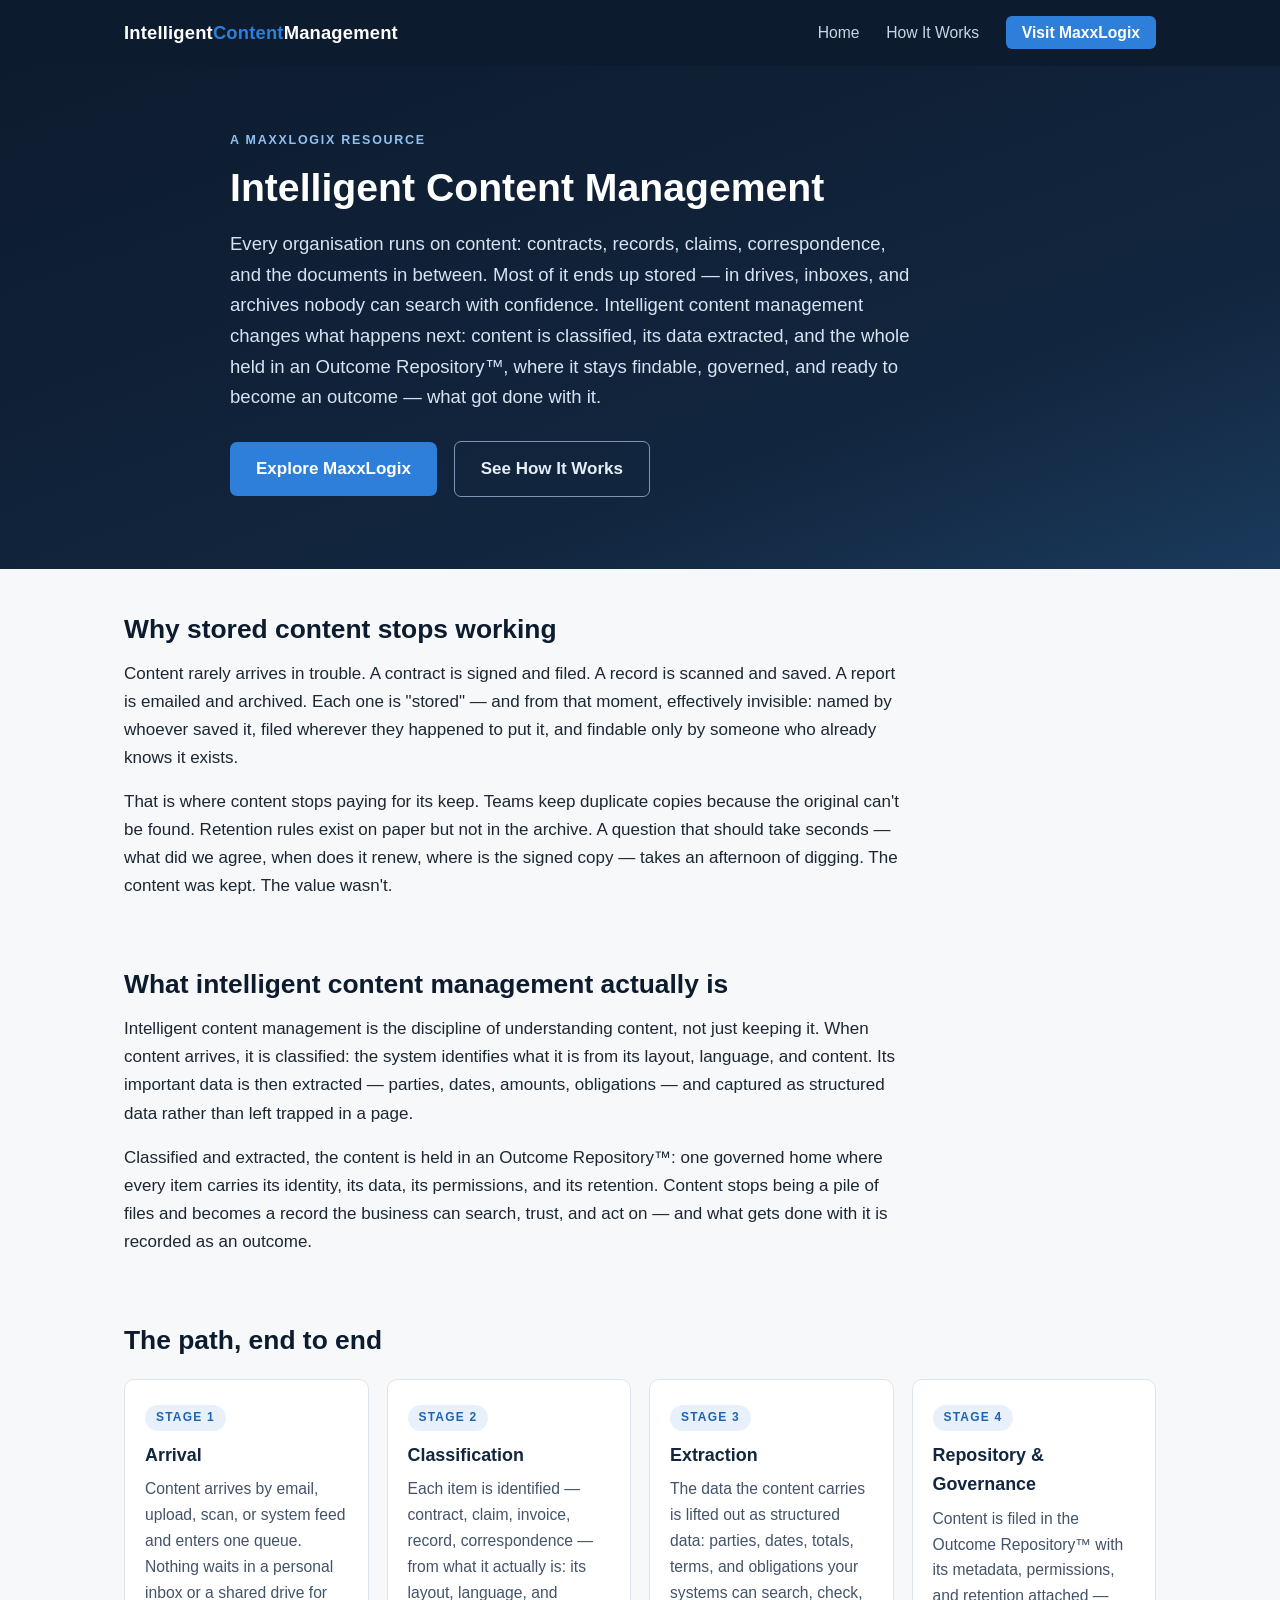
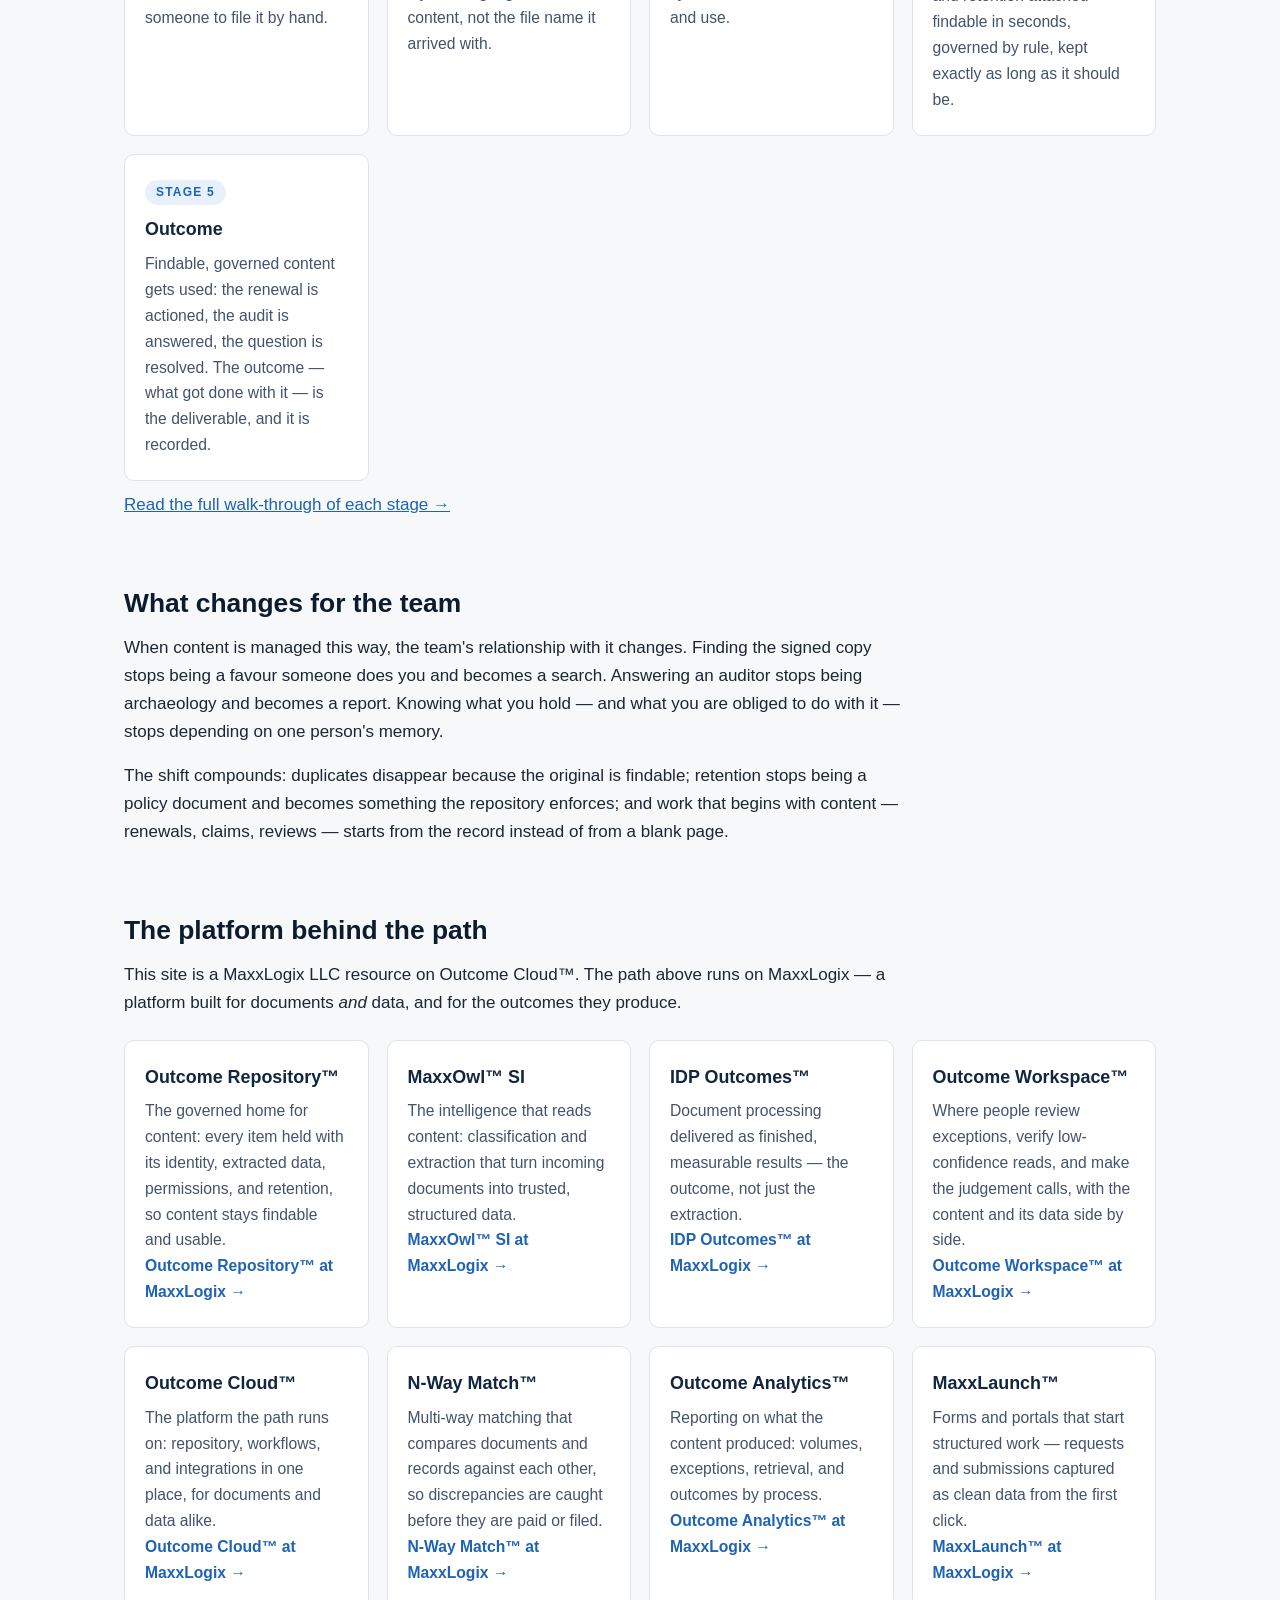
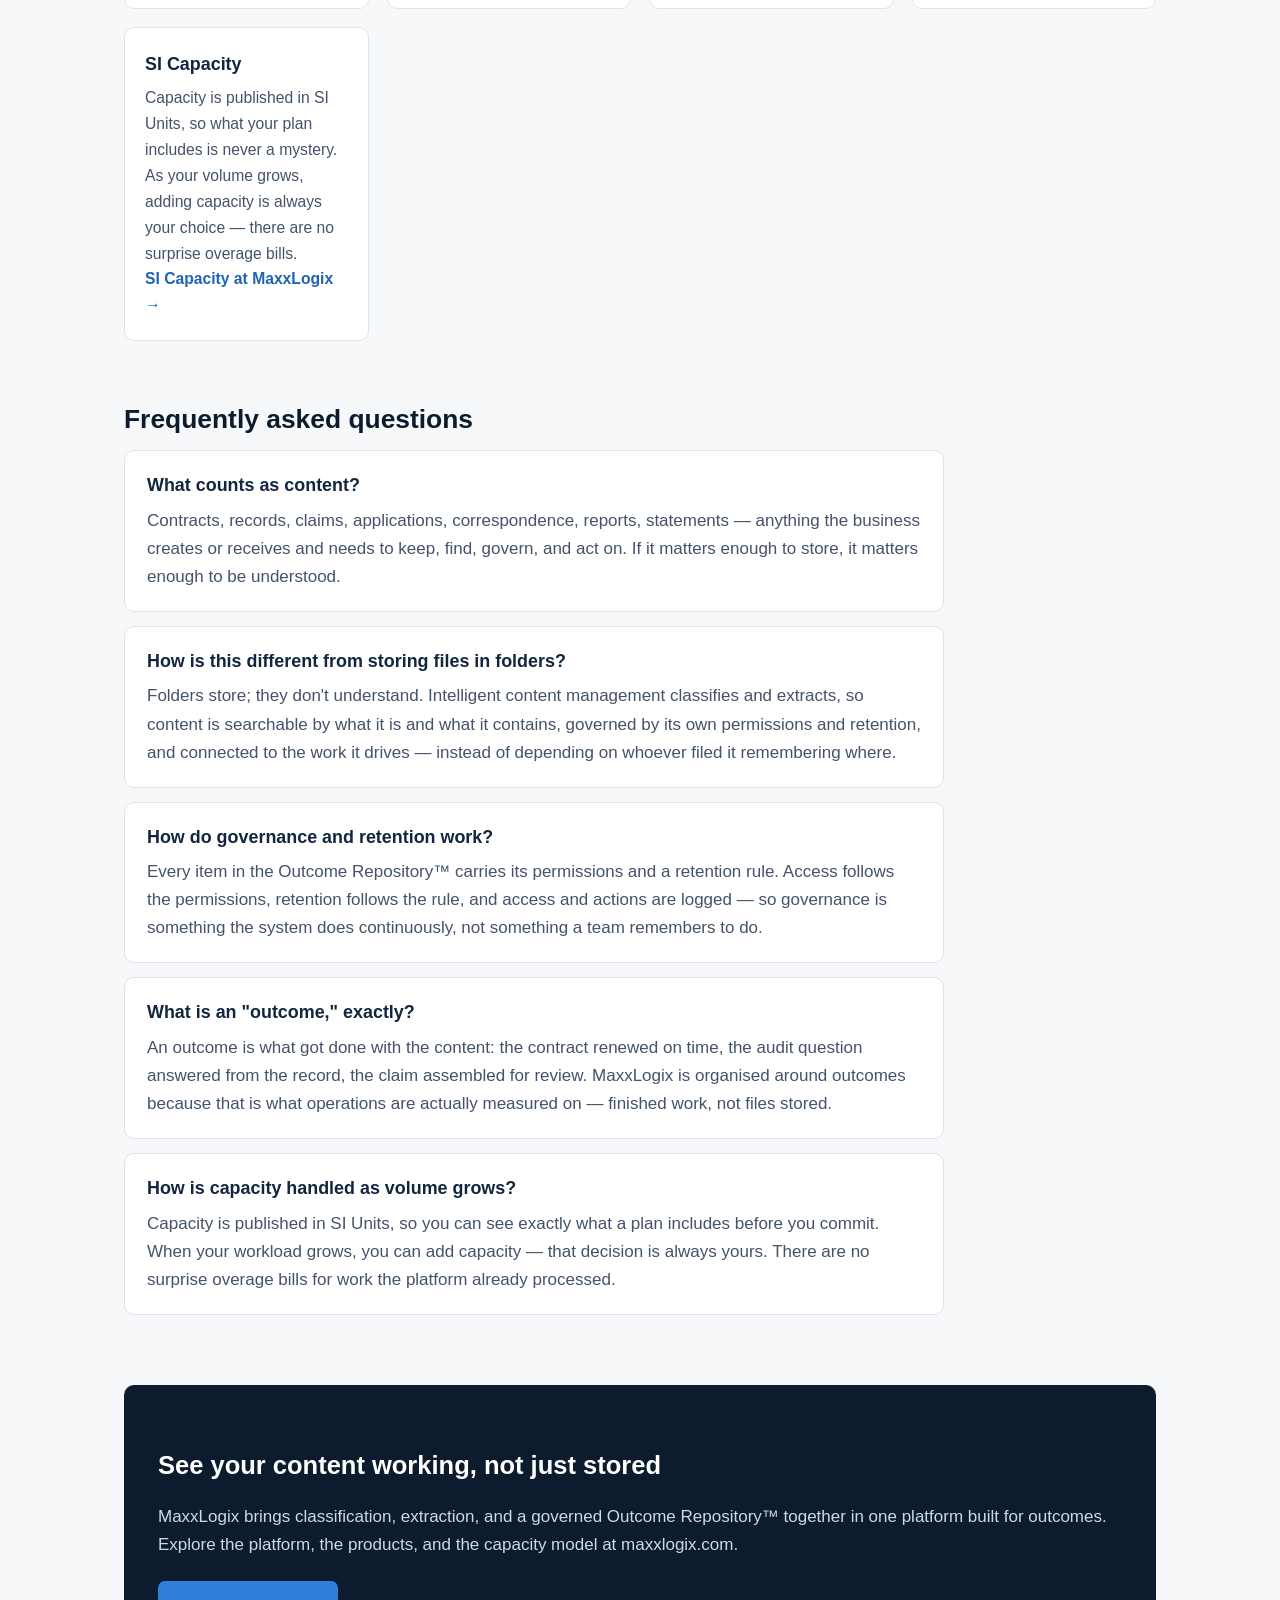
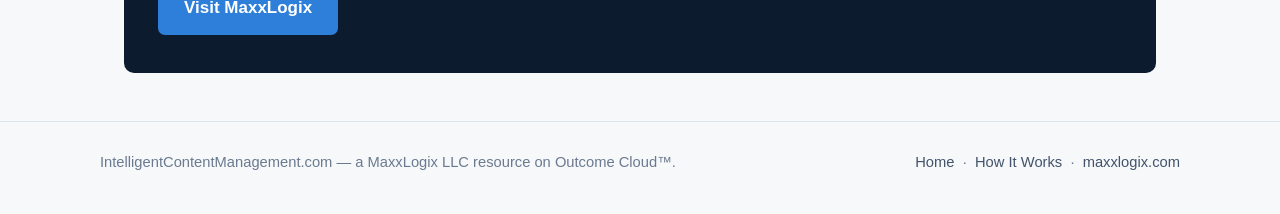
==== index.html @ ffc634ae "Add files via upload" ====
<!DOCTYPE html>
<html lang="en">
<head>
<meta charset="UTF-8">
<meta name="viewport" content="width=device-width, initial-scale=1.0">
<title>Intelligent Content Management | Intelligent Content Management</title>
<meta name="description" content="Intelligent content management classifies enterprise content, extracts its data, and holds it in an Outcome Repository — findable, governed, and turned into outcomes, not just stored.">
<link rel="canonical" href="https://intelligentcontentmanagement.com/">
<meta property="og:type" content="website">
<meta property="og:site_name" content="Intelligent Content Management">
<meta property="og:title" content="Intelligent Content Management">
<meta property="og:description" content="Content arrives. Outcomes get delivered. How intelligent content management classifies, extracts, and governs enterprise content in an Outcome Repository.">
<meta property="og:url" content="https://intelligentcontentmanagement.com/">
<meta name="twitter:card" content="summary">
<link rel="stylesheet" href="style.css">
</head>
<body>

<header class="site-header">
  <div class="header-inner">
    <a class="wordmark" href="index.html">Intelligent<span>Content</span>Management</a>
    <nav class="main-nav">
      <a href="index.html">Home</a>
      <a href="how-it-works.html">How It Works</a>
      <a class="nav-cta" href="https://maxxlogix.com">Visit MaxxLogix</a>
    </nav>
  </div>
</header>

<div class="hero">
  <div class="hero-inner">
    <p class="eyebrow">A MaxxLogix Resource</p>
    <h1>Intelligent Content Management</h1>
    <p class="lede">Every organisation runs on content: contracts, records, claims, correspondence, and the documents in between. Most of it ends up stored — in drives, inboxes, and archives nobody can search with confidence. Intelligent content management changes what happens next: content is classified, its data extracted, and the whole held in an Outcome Repository&trade;, where it stays findable, governed, and ready to become an outcome — what got done with it.</p>
    <a class="btn" href="https://maxxlogix.com">Explore MaxxLogix</a>
    <a class="btn ghost" href="how-it-works.html">See How It Works</a>
  </div>
</div>

<main>

  <section>
    <h2>Why stored content stops working</h2>
    <p>Content rarely arrives in trouble. A contract is signed and filed. A record is scanned and saved. A report is emailed and archived. Each one is "stored" — and from that moment, effectively invisible: named by whoever saved it, filed wherever they happened to put it, and findable only by someone who already knows it exists.</p>
    <p>That is where content stops paying for its keep. Teams keep duplicate copies because the original can't be found. Retention rules exist on paper but not in the archive. A question that should take seconds — what did we agree, when does it renew, where is the signed copy — takes an afternoon of digging. The content was kept. The value wasn't.</p>
  </section>

  <section>
    <h2>What intelligent content management actually is</h2>
    <p>Intelligent content management is the discipline of understanding content, not just keeping it. When content arrives, it is classified: the system identifies what it is from its layout, language, and content. Its important data is then extracted — parties, dates, amounts, obligations — and captured as structured data rather than left trapped in a page.</p>
    <p>Classified and extracted, the content is held in an Outcome Repository&trade;: one governed home where every item carries its identity, its data, its permissions, and its retention. Content stops being a pile of files and becomes a record the business can search, trust, and act on — and what gets done with it is recorded as an outcome.</p>
  </section>

  <section>
    <h2>The path, end to end</h2>
    <div class="grid">
      <div class="card">
        <span class="step">Stage 1</span>
        <h3>Arrival</h3>
        <p>Content arrives by email, upload, scan, or system feed and enters one queue. Nothing waits in a personal inbox or a shared drive for someone to file it by hand.</p>
      </div>
      <div class="card">
        <span class="step">Stage 2</span>
        <h3>Classification</h3>
        <p>Each item is identified — contract, claim, invoice, record, correspondence — from what it actually is: its layout, language, and content, not the file name it arrived with.</p>
      </div>
      <div class="card">
        <span class="step">Stage 3</span>
        <h3>Extraction</h3>
        <p>The data the content carries is lifted out as structured data: parties, dates, totals, terms, and obligations your systems can search, check, and use.</p>
      </div>
      <div class="card">
        <span class="step">Stage 4</span>
        <h3>Repository &amp; Governance</h3>
        <p>Content is filed in the Outcome Repository&trade; with its metadata, permissions, and retention attached — findable in seconds, governed by rule, kept exactly as long as it should be.</p>
      </div>
      <div class="card">
        <span class="step">Stage 5</span>
        <h3>Outcome</h3>
        <p>Findable, governed content gets used: the renewal is actioned, the audit is answered, the question is resolved. The outcome — what got done with it — is the deliverable, and it is recorded.</p>
      </div>
    </div>
    <p><a href="how-it-works.html">Read the full walk-through of each stage &rarr;</a></p>
  </section>

  <section>
    <h2>What changes for the team</h2>
    <p>When content is managed this way, the team's relationship with it changes. Finding the signed copy stops being a favour someone does you and becomes a search. Answering an auditor stops being archaeology and becomes a report. Knowing what you hold — and what you are obliged to do with it — stops depending on one person's memory.</p>
    <p>The shift compounds: duplicates disappear because the original is findable; retention stops being a policy document and becomes something the repository enforces; and work that begins with content — renewals, claims, reviews — starts from the record instead of from a blank page.</p>
  </section>

  <section>
    <h2>The platform behind the path</h2>
    <p class="narrow">This site is a MaxxLogix LLC resource on Outcome Cloud&trade;. The path above runs on MaxxLogix — a platform built for documents <em>and</em> data, and for the outcomes they produce.</p>
    <div class="grid">
      <div class="card">
        <h3>Outcome Repository&trade;</h3>
        <p>The governed home for content: every item held with its identity, extracted data, permissions, and retention, so content stays findable and usable.</p>
        <p><a href="https://maxxlogix.com/outcome-repository/">Outcome Repository&trade; at MaxxLogix &rarr;</a></p>
      </div>
      <div class="card">
        <h3>MaxxOwl&trade; SI</h3>
        <p>The intelligence that reads content: classification and extraction that turn incoming documents into trusted, structured data.</p>
        <p><a href="https://maxxlogix.com/maxxowl-si/">MaxxOwl&trade; SI at MaxxLogix &rarr;</a></p>
      </div>
      <div class="card">
        <h3>IDP Outcomes&trade;</h3>
        <p>Document processing delivered as finished, measurable results — the outcome, not just the extraction.</p>
        <p><a href="https://maxxlogix.com/idp-outcomes/">IDP Outcomes&trade; at MaxxLogix &rarr;</a></p>
      </div>
      <div class="card">
        <h3>Outcome Workspace&trade;</h3>
        <p>Where people review exceptions, verify low-confidence reads, and make the judgement calls, with the content and its data side by side.</p>
        <p><a href="https://maxxlogix.com/outcome-workspace/">Outcome Workspace&trade; at MaxxLogix &rarr;</a></p>
      </div>
      <div class="card">
        <h3>Outcome Cloud&trade;</h3>
        <p>The platform the path runs on: repository, workflows, and integrations in one place, for documents and data alike.</p>
        <p><a href="https://maxxlogix.com/outcome-cloud/">Outcome Cloud&trade; at MaxxLogix &rarr;</a></p>
      </div>
      <div class="card">
        <h3>N-Way Match&trade;</h3>
        <p>Multi-way matching that compares documents and records against each other, so discrepancies are caught before they are paid or filed.</p>
        <p><a href="https://maxxlogix.com/outcome-match/">N-Way Match&trade; at MaxxLogix &rarr;</a></p>
      </div>
      <div class="card">
        <h3>Outcome Analytics&trade;</h3>
        <p>Reporting on what the content produced: volumes, exceptions, retrieval, and outcomes by process.</p>
        <p><a href="https://maxxlogix.com/outcome-analytics/">Outcome Analytics&trade; at MaxxLogix &rarr;</a></p>
      </div>
      <div class="card">
        <h3>MaxxLaunch&trade;</h3>
        <p>Forms and portals that start structured work — requests and submissions captured as clean data from the first click.</p>
        <p><a href="https://maxxlogix.com/maxxlaunch/">MaxxLaunch&trade; at MaxxLogix &rarr;</a></p>
      </div>
      <div class="card">
        <h3>SI Capacity</h3>
        <p>Capacity is published in SI Units, so what your plan includes is never a mystery. As your volume grows, adding capacity is always your choice — there are no surprise overage bills.</p>
        <p><a href="https://maxxlogix.com/si-capacity/">SI Capacity at MaxxLogix &rarr;</a></p>
      </div>
    </div>
  </section>

  <section>
    <h2>Frequently asked questions</h2>

    <div class="faq-item">
      <h3>What counts as content?</h3>
      <p>Contracts, records, claims, applications, correspondence, reports, statements — anything the business creates or receives and needs to keep, find, govern, and act on. If it matters enough to store, it matters enough to be understood.</p>
    </div>

    <div class="faq-item">
      <h3>How is this different from storing files in folders?</h3>
      <p>Folders store; they don't understand. Intelligent content management classifies and extracts, so content is searchable by what it is and what it contains, governed by its own permissions and retention, and connected to the work it drives — instead of depending on whoever filed it remembering where.</p>
    </div>

    <div class="faq-item">
      <h3>How do governance and retention work?</h3>
      <p>Every item in the Outcome Repository&trade; carries its permissions and a retention rule. Access follows the permissions, retention follows the rule, and access and actions are logged — so governance is something the system does continuously, not something a team remembers to do.</p>
    </div>

    <div class="faq-item">
      <h3>What is an "outcome," exactly?</h3>
      <p>An outcome is what got done with the content: the contract renewed on time, the audit question answered from the record, the claim assembled for review. MaxxLogix is organised around outcomes because that is what operations are actually measured on — finished work, not files stored.</p>
    </div>

    <div class="faq-item">
      <h3>How is capacity handled as volume grows?</h3>
      <p>Capacity is published in SI Units, so you can see exactly what a plan includes before you commit. When your workload grows, you can add capacity — that decision is always yours. There are no surprise overage bills for work the platform already processed.</p>
    </div>
  </section>

  <div class="cta-band">
    <h2>See your content working, not just stored</h2>
    <p>MaxxLogix brings classification, extraction, and a governed Outcome Repository&trade; together in one platform built for outcomes. Explore the platform, the products, and the capacity model at maxxlogix.com.</p>
    <a class="btn" href="https://maxxlogix.com">Visit MaxxLogix</a>
  </div>

</main>

<footer class="site-footer">
  <div class="footer-inner">
    <span>IntelligentContentManagement.com — a MaxxLogix LLC resource on Outcome Cloud&trade;.</span>
    <span><a href="index.html">Home</a> &nbsp;·&nbsp; <a href="how-it-works.html">How It Works</a> &nbsp;·&nbsp; <a href="https://maxxlogix.com">maxxlogix.com</a></span>
  </div>
</footer>

</body>
</html>
---- style.css ----
/* Intelligent Content Management — microsite styles
   Palette: deep navy / slate with a single steel-blue accent.
   No external assets. System font stack only. */

:root {
  --navy: #0d1b2e;
  --navy-2: #12263f;
  --slate: #43536a;
  --slate-light: #6b7a8f;
  --ink: #1c2733;
  --bg: #f6f8fa;
  --card: #ffffff;
  --line: #dde4ec;
  --accent: #2e7fd9;
  --accent-dark: #1f63b4;
  --radius: 10px;
}

* { box-sizing: border-box; }

html { scroll-behavior: smooth; }

body {
  margin: 0;
  font-family: -apple-system, BlinkMacSystemFont, "Segoe UI", Roboto,
    "Helvetica Neue", Arial, sans-serif;
  color: var(--ink);
  background: var(--bg);
  line-height: 1.65;
  font-size: 17px;
}

a { color: var(--accent-dark); }
a:hover { color: var(--accent); }

/* ---------- Header ---------- */
.site-header {
  background: var(--navy);
  color: #fff;
}
.header-inner {
  max-width: 1080px;
  margin: 0 auto;
  padding: 18px 24px;
  display: flex;
  flex-wrap: wrap;
  align-items: center;
  justify-content: space-between;
  gap: 12px;
}
.wordmark {
  color: #fff;
  text-decoration: none;
  font-weight: 700;
  font-size: 1.15rem;
  letter-spacing: 0.01em;
}
.wordmark span { color: var(--accent); }
.main-nav a {
  color: #c9d6e6;
  text-decoration: none;
  margin-left: 22px;
  font-size: 0.98rem;
}
.main-nav a:hover { color: #fff; }
.main-nav a.nav-cta {
  background: var(--accent);
  color: #fff;
  padding: 8px 16px;
  border-radius: 6px;
  font-weight: 600;
}
.main-nav a.nav-cta:hover { background: var(--accent-dark); }

/* ---------- Hero ---------- */
.hero {
  background: linear-gradient(160deg, var(--navy) 0%, var(--navy-2) 70%, #1a3a5c 100%);
  color: #fff;
  padding: 64px 24px 72px;
}
.hero-inner { max-width: 820px; margin: 0 auto; }
.hero .eyebrow {
  text-transform: uppercase;
  letter-spacing: 0.14em;
  font-size: 0.78rem;
  font-weight: 700;
  color: #8fc1f2;
  margin: 0 0 14px;
}
.hero h1 {
  font-size: 2.45rem;
  line-height: 1.18;
  margin: 0 0 18px;
  font-weight: 750;
}
.hero p.lede {
  font-size: 1.16rem;
  color: #d7e3f0;
  margin: 0 0 28px;
  max-width: 680px;
}
.btn {
  display: inline-block;
  background: var(--accent);
  color: #fff;
  text-decoration: none;
  font-weight: 600;
  padding: 13px 26px;
  border-radius: 7px;
  margin-right: 12px;
}
.btn:hover { background: var(--accent-dark); color: #fff; }
.btn.ghost {
  background: transparent;
  border: 1px solid #7d97b5;
  color: #e6eef7;
}
.btn.ghost:hover { border-color: #fff; color: #fff; }

/* ---------- Layout ---------- */
main { max-width: 1080px; margin: 0 auto; padding: 0 24px; }
section { padding: 44px 0 8px; }
section h2 {
  font-size: 1.65rem;
  line-height: 1.25;
  color: var(--navy);
  margin: 0 0 14px;
}
section h3 { color: var(--navy-2); margin: 0 0 8px; font-size: 1.12rem; }
section p { max-width: 780px; margin: 0 0 16px; }
.narrow { max-width: 780px; }

/* ---------- Stage / card grids ---------- */
.grid {
  display: grid;
  grid-template-columns: repeat(auto-fit, minmax(230px, 1fr));
  gap: 18px;
  margin: 22px 0 10px;
}
.card {
  background: var(--card);
  border: 1px solid var(--line);
  border-radius: var(--radius);
  padding: 22px 20px;
}
.card .step {
  display: inline-block;
  font-size: 0.75rem;
  font-weight: 700;
  letter-spacing: 0.1em;
  text-transform: uppercase;
  color: var(--accent-dark);
  background: #e8f1fb;
  border-radius: 20px;
  padding: 3px 11px;
  margin-bottom: 10px;
}
.card p { margin: 0; font-size: 0.98rem; color: var(--slate); }
.card h3 { margin-bottom: 6px; }
.card a { font-weight: 600; text-decoration: none; }
.card a:hover { text-decoration: underline; }

/* ---------- Deep-dive stage list (how it works) ---------- */
.stage-list { max-width: 820px; }
.stage-block {
  background: var(--card);
  border: 1px solid var(--line);
  border-left: 4px solid var(--accent);
  border-radius: var(--radius);
  padding: 22px 24px;
  margin-bottom: 16px;
}
.stage-block p { margin: 0 0 10px; }
.stage-block p:last-child { margin-bottom: 0; }

/* ---------- FAQ ---------- */
.faq-item {
  background: var(--card);
  border: 1px solid var(--line);
  border-radius: var(--radius);
  padding: 20px 22px;
  margin-bottom: 14px;
  max-width: 820px;
}
.faq-item h3 { margin-bottom: 6px; }
.faq-item p { margin: 0; color: var(--slate); }

/* ---------- CTA band ---------- */
.cta-band {
  background: var(--navy);
  color: #fff;
  border-radius: var(--radius);
  padding: 38px 34px;
  margin: 48px 0;
  text-align: left;
}
.cta-band h2 { color: #fff; margin-bottom: 10px; }
.cta-band p { color: #ccd9e8; margin-bottom: 22px; }

/* ---------- Footer ---------- */
.site-footer {
  border-top: 1px solid var(--line);
  margin-top: 24px;
  padding: 28px 24px 40px;
  color: var(--slate-light);
  font-size: 0.92rem;
}
.footer-inner {
  max-width: 1080px;
  margin: 0 auto;
  display: flex;
  flex-wrap: wrap;
  gap: 10px 28px;
  justify-content: space-between;
}
.site-footer a { color: var(--slate); text-decoration: none; }
.site-footer a:hover { text-decoration: underline; }

/* ---------- Breadcrumb (subpage) ---------- */
.crumb { padding: 22px 0 0; font-size: 0.92rem; color: var(--slate-light); }
.crumb a { text-decoration: none; }
.crumb a:hover { text-decoration: underline; }
.page-head { padding-top: 18px; }
.page-head h1 { font-size: 2.05rem; color: var(--navy); line-height: 1.22; margin: 0 0 12px; }
.page-head p.lede { font-size: 1.1rem; color: var(--slate); max-width: 760px; }

/* ---------- Responsive ---------- */
@media (max-width: 640px) {
  body { font-size: 16px; }
  .hero { padding: 44px 20px 52px; }
  .hero h1 { font-size: 1.85rem; }
  .page-head h1 { font-size: 1.6rem; }
  section h2 { font-size: 1.4rem; }
  .main-nav a { margin-left: 14px; }
  .btn { display: block; text-align: center; margin: 0 0 10px; }
  .cta-band { padding: 28px 22px; }
}
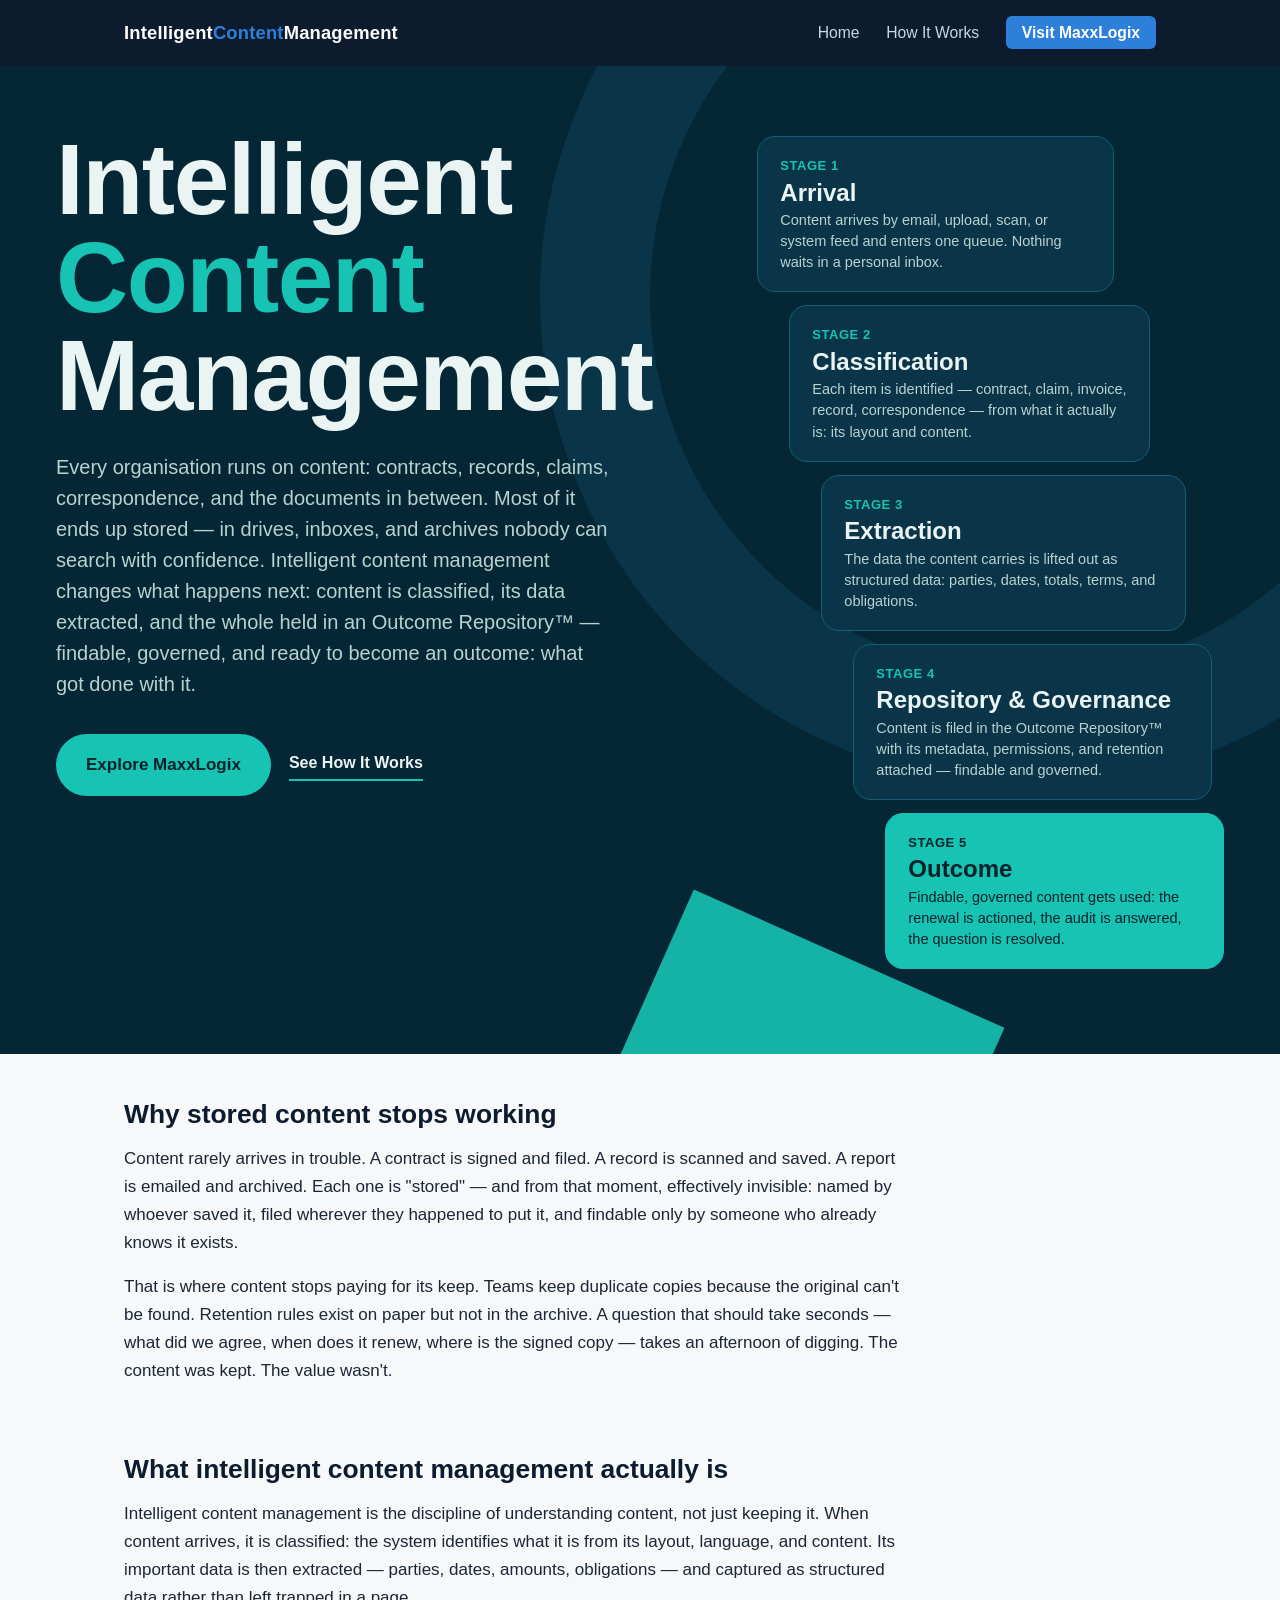
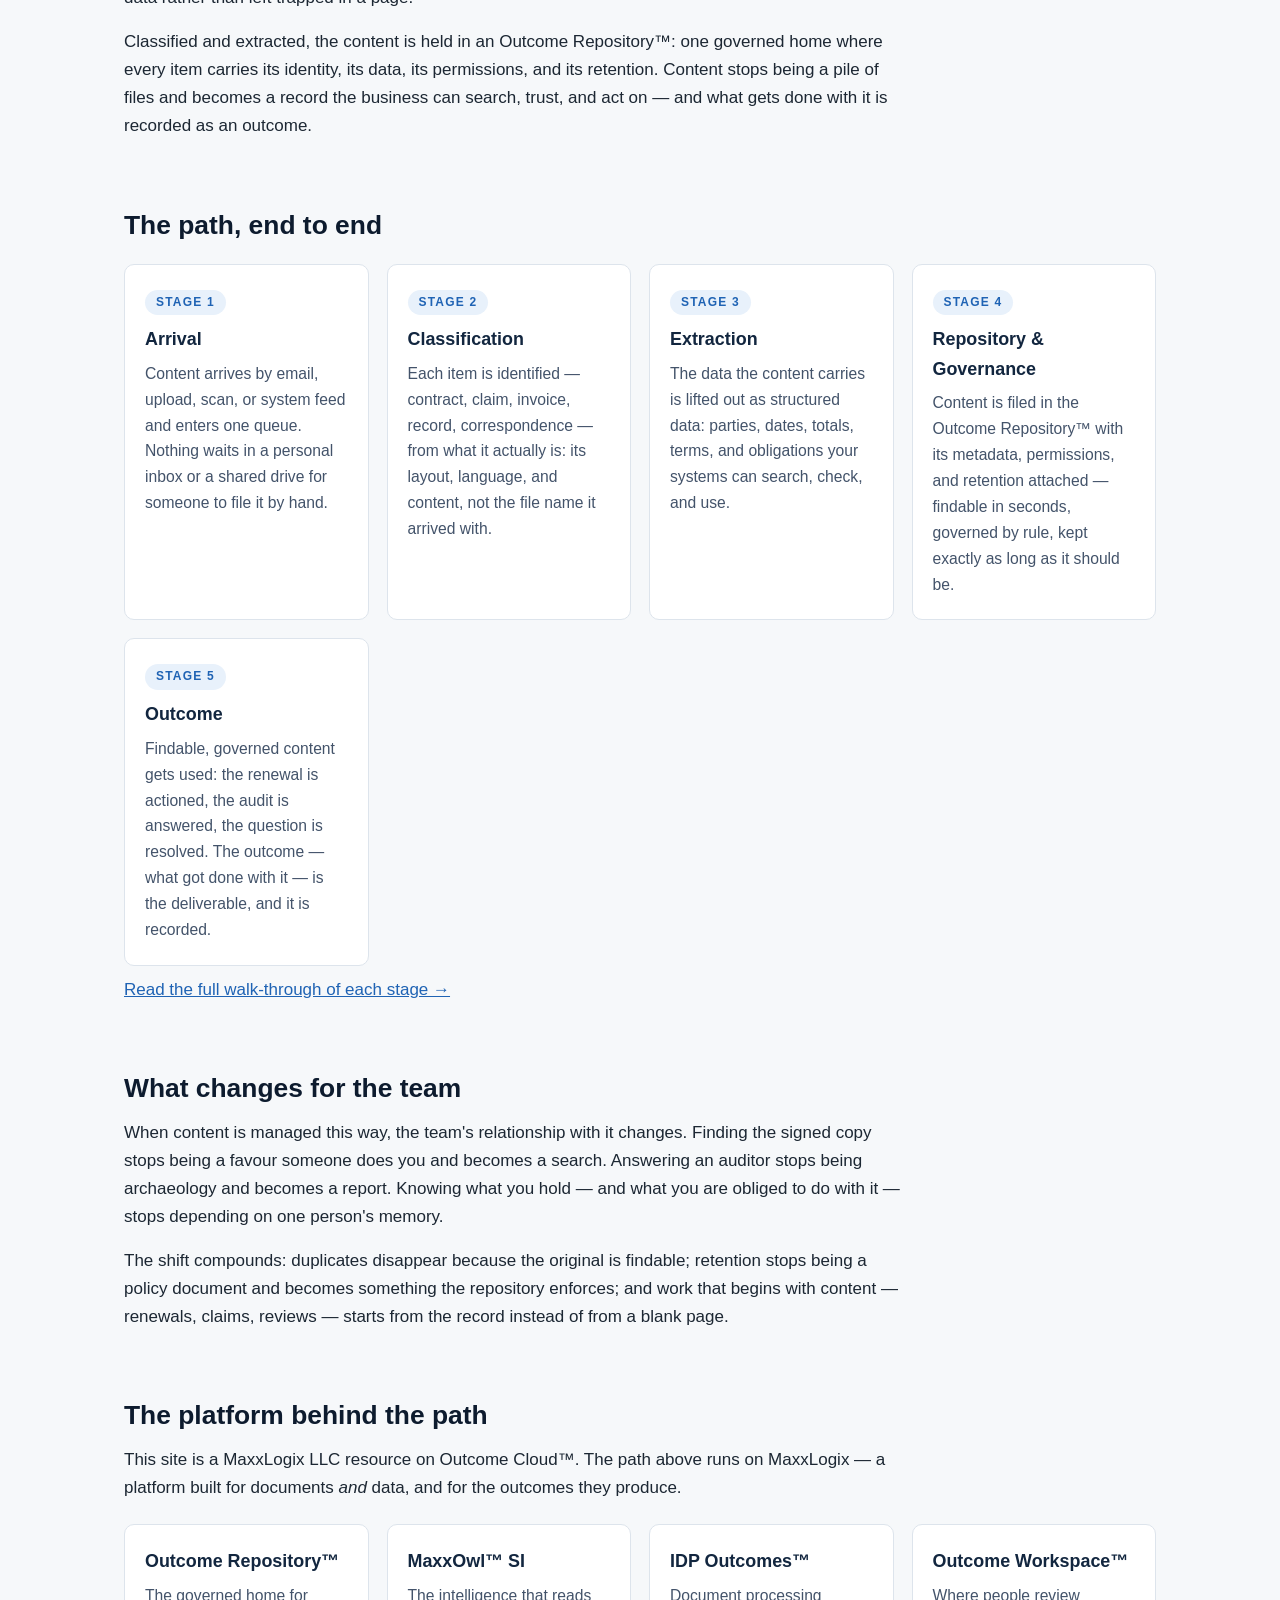
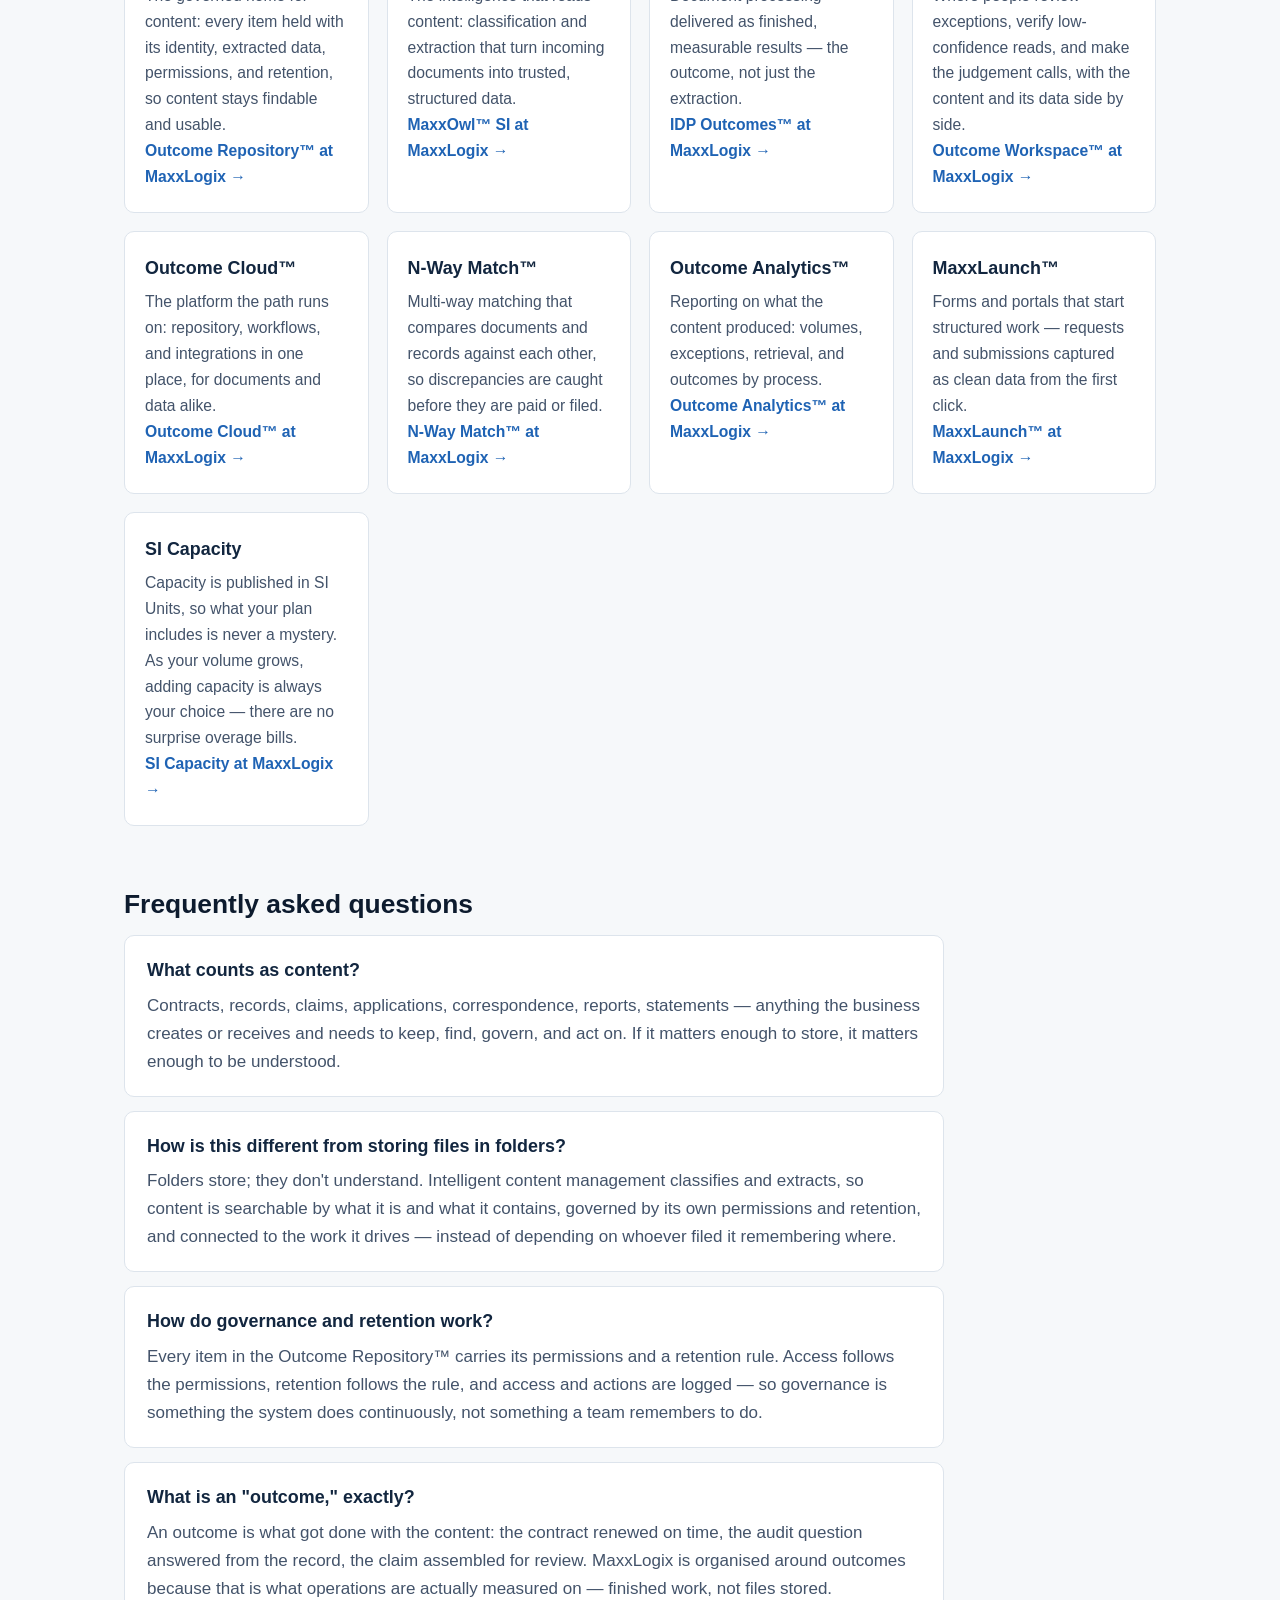
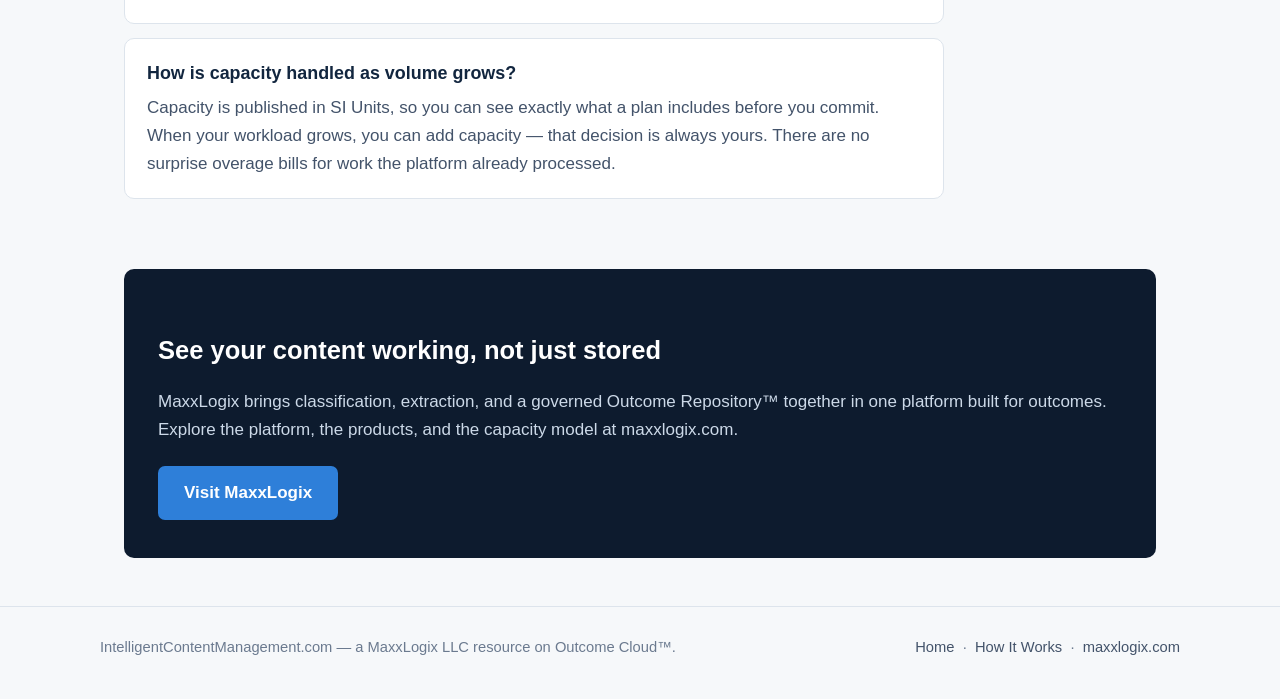
==== commit e330094a: "Hero refresh: bold hero redesign (approved 2026-11-17)" ====
--- a/index.html
+++ b/index.html
@@ -27,15 +27,27 @@
   </div>
 </header>
 
-<div class="hero">
-  <div class="hero-inner">
-    <p class="eyebrow">A MaxxLogix Resource</p>
-    <h1>Intelligent Content Management</h1>
-    <p class="lede">Every organisation runs on content: contracts, records, claims, correspondence, and the documents in between. Most of it ends up stored — in drives, inboxes, and archives nobody can search with confidence. Intelligent content management changes what happens next: content is classified, its data extracted, and the whole held in an Outcome Repository&trade;, where it stays findable, governed, and ready to become an outcome — what got done with it.</p>
-    <a class="btn" href="https://maxxlogix.com">Explore MaxxLogix</a>
-    <a class="btn ghost" href="how-it-works.html">See How It Works</a>
-  </div>
-</div>
+<section class="bh">
+  <div class="bh-wrap">
+    <div class="bh-grid">
+      <div>
+        <h1 class="bh-h1" style="font-size:100px">Intelligent <span class="bh-a">Content</span> Management</h1>
+        <p class="bh-lede">Every organisation runs on content: contracts, records, claims, correspondence, and the documents in between. Most of it ends up stored — in drives, inboxes, and archives nobody can search with confidence. Intelligent content management changes what happens next: content is classified, its data extracted, and the whole held in an Outcome Repository&trade; — findable, governed, and ready to become an outcome: what got done with it.</p>
+        <div class="bh-actions">
+          <a class="bh-btn" href="https://maxxlogix.com">Explore MaxxLogix</a>
+          <a class="bh-link2" href="how-it-works.html">See How It Works</a>
+        </div>
+      </div>
+      <div class="bh-path" aria-label="The path, end to end">
+        <div class="bh-stage bh-s1"><div class="bh-n">Stage 1</div><div class="bh-t">Arrival</div><div class="bh-d">Content arrives by email, upload, scan, or system feed and enters one queue. Nothing waits in a personal inbox.</div></div>
+        <div class="bh-stage bh-s2"><div class="bh-n">Stage 2</div><div class="bh-t">Classification</div><div class="bh-d">Each item is identified — contract, claim, invoice, record, correspondence — from what it actually is: its layout and content.</div></div>
+        <div class="bh-stage bh-s3"><div class="bh-n">Stage 3</div><div class="bh-t">Extraction</div><div class="bh-d">The data the content carries is lifted out as structured data: parties, dates, totals, terms, and obligations.</div></div>
+        <div class="bh-stage bh-s4"><div class="bh-n">Stage 4</div><div class="bh-t">Repository &amp; Governance</div><div class="bh-d">Content is filed in the Outcome Repository&trade; with its metadata, permissions, and retention attached — findable and governed.</div></div>
+        <div class="bh-stage bh-s5"><div class="bh-n">Stage 5</div><div class="bh-t">Outcome</div><div class="bh-d">Findable, governed content gets used: the renewal is actioned, the audit is answered, the question is resolved.</div></div>
+      </div>
+    </div>
+  </div>
+</section>
 
 <main>
 
--- a/style.css
+++ b/style.css
@@ -235,3 +235,40 @@
   .btn { display: block; text-align: center; margin: 0 0 10px; }
   .cta-band { padding: 28px 22px; }
 }
+
+/* ===== Bold hero (bh-) — 2026-11-17 rollout, approved sample system ===== */
+.bh{position:relative;background:#052635;color:#eaf5f3;overflow:clip;padding:64px 56px 72px}
+.bh::before{content:"";position:absolute;width:760px;height:760px;border-radius:50%;border:110px solid #0a3549;right:-240px;top:-260px}
+.bh::after{content:"";position:absolute;width:340px;height:340px;background:#17c3b2;right:330px;bottom:-230px;transform:rotate(24deg);opacity:.9}
+.bh-wrap{position:relative;z-index:2;max-width:1360px;margin:0 auto}
+.bh-grid{display:grid;grid-template-columns:minmax(0,7fr) minmax(0,5fr);gap:48px;align-items:start}
+.bh-h1{font-weight:800;line-height:.98;letter-spacing:-1.5px;margin:0;overflow-wrap:break-word;text-wrap:balance;color:#eaf5f3}
+.bh-a{color:#17c3b2}
+.bh-h{color:#ffb03a}
+.bh-lede{margin-top:28px;font-size:20px;line-height:1.55;color:#b9d2cf;max-width:560px}
+.bh-actions{margin-top:34px;display:flex;gap:18px;align-items:center;flex-wrap:wrap}
+.bh-btn{display:inline-block;background:#17c3b2;color:#03222b;font-weight:700;font-size:17px;text-decoration:none;padding:17px 30px;border-radius:999px;transition:transform .18s ease}
+.bh-btn:hover{transform:translateY(-2px);color:#03222b}
+.bh-link2{color:#eaf5f3;font-weight:600;font-size:16px;text-decoration:none;border-bottom:2px solid #17c3b2;padding-bottom:3px}
+.bh-link2:hover{color:#17c3b2}
+.bh-path{position:relative;padding-top:6px}
+.bh-stage{background:#0a3549;border:1px solid #155e75;border-radius:18px;padding:18px 22px;margin-bottom:13px;position:relative}
+.bh-n{font-size:13px;color:#17c3b2;font-weight:700;letter-spacing:.04em;text-transform:uppercase}
+.bh-t{font-size:24px;font-weight:700;margin-top:2px;line-height:1.15;color:#eaf5f3}
+.bh-d{font-size:14.5px;color:#b9d2cf;margin-top:4px;line-height:1.45}
+.bh-s1{margin-right:110px}
+.bh-s2{margin-left:32px;margin-right:74px}
+.bh-s3{margin-left:64px;margin-right:38px}
+.bh-s4{margin-left:96px;margin-right:12px}
+.bh-s5{margin-left:128px;background:#17c3b2;border-color:#17c3b2}
+.bh-s5 .bh-n,.bh-s5 .bh-t,.bh-s5 .bh-d{color:#03222b}
+@media (max-width:900px){
+  .bh{padding:44px 24px 54px}
+  .bh-grid{grid-template-columns:1fr}
+  .bh-h1{font-size:52px !important}
+  .bh-s1,.bh-s2,.bh-s3,.bh-s4,.bh-s5{margin-left:0;margin-right:0}
+}
+@media (prefers-reduced-motion: reduce){
+  .bh-btn{transition:none}
+  .bh-btn:hover{transform:none}
+}
